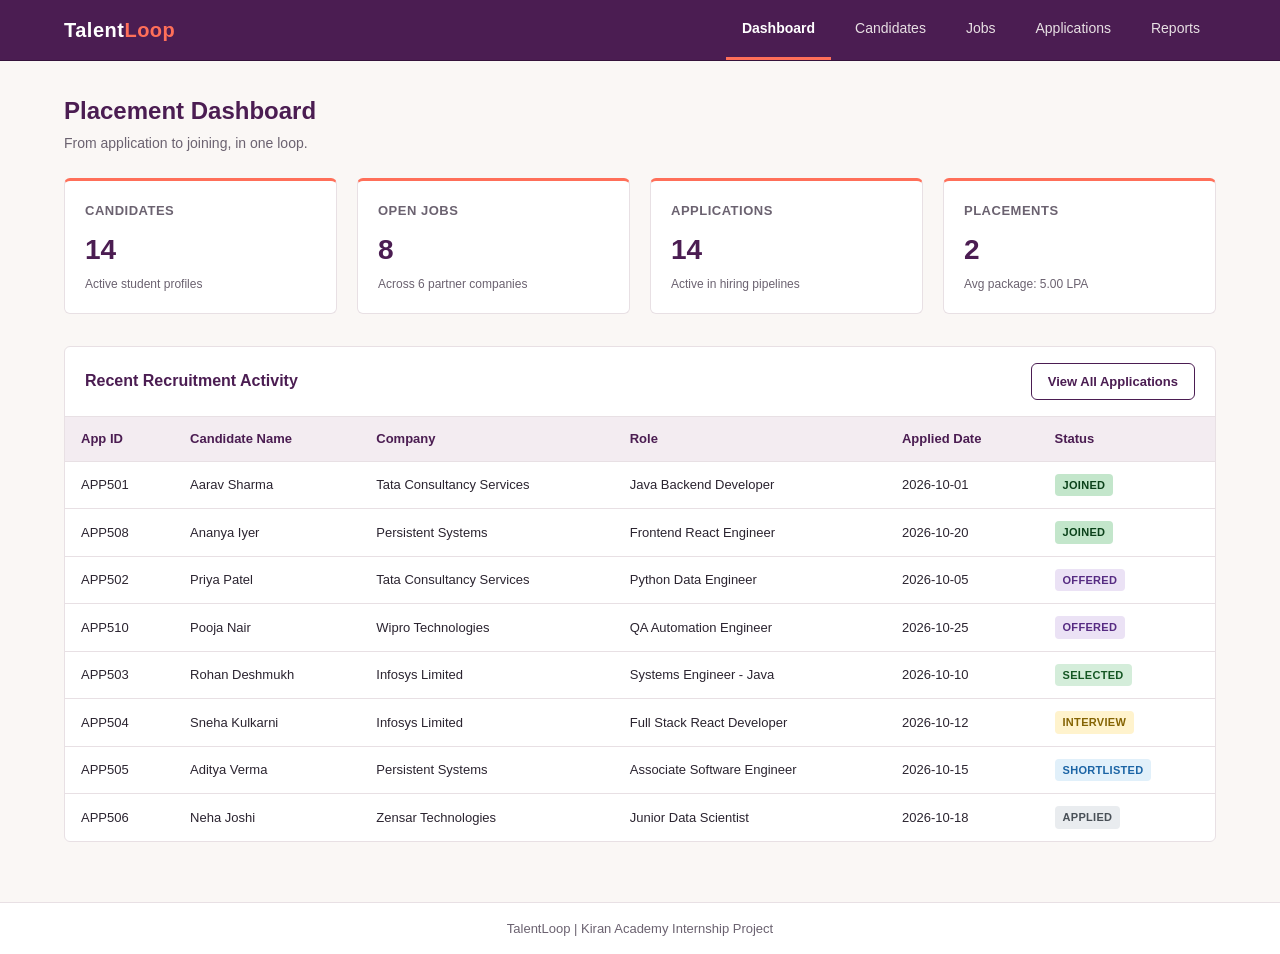
==== prototype/index.html @ 2b568281 "Add HTML/CSS prototype" ====
<!DOCTYPE html>
<html lang="en">
<head>
  <meta charset="UTF-8">
  <meta name="viewport" content="width=device-width, initial-scale=1.0">
  <title>TalentLoop - Recruitment & Placement Management System</title>
  <link rel="stylesheet" href="style.css">
</head>
<body>

  <!-- Navigation -->
  <nav class="navbar">
    <div class="nav-container">
      <a href="index.html" class="logo">
        <span class="logo-talent">Talent</span><span class="logo-loop">Loop</span>
      </a>
      <ul class="nav-links">
        <li><a href="index.html" class="nav-link active">Dashboard</a></li>
        <li><a href="candidates.html" class="nav-link">Candidates</a></li>
        <li><a href="jobs.html" class="nav-link">Jobs</a></li>
        <li><a href="applications.html" class="nav-link">Applications</a></li>
        <li><a href="reports.html" class="nav-link">Reports</a></li>
      </ul>
    </div>
  </nav>

  <!-- Main Content -->
  <main class="container">
    <header class="page-header">
      <h1 class="page-title">Placement Dashboard</h1>
      <p class="tagline">From application to joining, in one loop.</p>
    </header>

    <!-- Summary Metrics -->
    <section class="stats-grid">
      <div class="stat-card">
        <div class="stat-label">Candidates</div>
        <div class="stat-value">14</div>
        <div class="stat-subtext">Active student profiles</div>
      </div>
      <div class="stat-card">
        <div class="stat-label">Open Jobs</div>
        <div class="stat-value">8</div>
        <div class="stat-subtext">Across 6 partner companies</div>
      </div>
      <div class="stat-card">
        <div class="stat-label">Applications</div>
        <div class="stat-value">14</div>
        <div class="stat-subtext">Active in hiring pipelines</div>
      </div>
      <div class="stat-card">
        <div class="stat-label">Placements</div>
        <div class="stat-value">2</div>
        <div class="stat-subtext">Avg package: 5.00 LPA</div>
      </div>
    </section>

    <!-- Recent Applications Section -->
    <section class="section-card">
      <div class="section-header">
        <h2 class="section-title">Recent Recruitment Activity</h2>
        <a href="applications.html" class="btn btn-secondary">View All Applications</a>
      </div>
      <div class="table-responsive">
        <table>
          <thead>
            <tr>
              <th>App ID</th>
              <th>Candidate Name</th>
              <th>Company</th>
              <th>Role</th>
              <th>Applied Date</th>
              <th>Status</th>
            </tr>
          </thead>
          <tbody>
            <tr>
              <td>APP501</td>
              <td>Aarav Sharma</td>
              <td>Tata Consultancy Services</td>
              <td>Java Backend Developer</td>
              <td>2026-10-01</td>
              <td><span class="badge badge-joined">Joined</span></td>
            </tr>
            <tr>
              <td>APP508</td>
              <td>Ananya Iyer</td>
              <td>Persistent Systems</td>
              <td>Frontend React Engineer</td>
              <td>2026-10-20</td>
              <td><span class="badge badge-joined">Joined</span></td>
            </tr>
            <tr>
              <td>APP502</td>
              <td>Priya Patel</td>
              <td>Tata Consultancy Services</td>
              <td>Python Data Engineer</td>
              <td>2026-10-05</td>
              <td><span class="badge badge-offered">Offered</span></td>
            </tr>
            <tr>
              <td>APP510</td>
              <td>Pooja Nair</td>
              <td>Wipro Technologies</td>
              <td>QA Automation Engineer</td>
              <td>2026-10-25</td>
              <td><span class="badge badge-offered">Offered</span></td>
            </tr>
            <tr>
              <td>APP503</td>
              <td>Rohan Deshmukh</td>
              <td>Infosys Limited</td>
              <td>Systems Engineer - Java</td>
              <td>2026-10-10</td>
              <td><span class="badge badge-selected">Selected</span></td>
            </tr>
            <tr>
              <td>APP504</td>
              <td>Sneha Kulkarni</td>
              <td>Infosys Limited</td>
              <td>Full Stack React Developer</td>
              <td>2026-10-12</td>
              <td><span class="badge badge-interview">Interview</span></td>
            </tr>
            <tr>
              <td>APP505</td>
              <td>Aditya Verma</td>
              <td>Persistent Systems</td>
              <td>Associate Software Engineer</td>
              <td>2026-10-15</td>
              <td><span class="badge badge-shortlisted">Shortlisted</span></td>
            </tr>
            <tr>
              <td>APP506</td>
              <td>Neha Joshi</td>
              <td>Zensar Technologies</td>
              <td>Junior Data Scientist</td>
              <td>2026-10-18</td>
              <td><span class="badge badge-applied">Applied</span></td>
            </tr>
          </tbody>
        </table>
      </div>
    </section>
  </main>

  <!-- Footer -->
  <footer class="footer">
    TalentLoop | Kiran Academy Internship Project
  </footer>

</body>
</html>
---- prototype/style.css ----
:root {
  --primary: #4B1D52;
  --primary-dark: #35133B;
  --accent: #FF6F59;
  --page-bg: #FAF7F5;
  --card-bg: #FFFFFF;
  --border: #E8E0E4;
  --text: #2B2430;
  --muted-text: #6B6270;
  --th-bg: #F3ECF1;
  --row-hover: #FBF5F8;
  --font-stack: "Segoe UI", Arial, sans-serif;
  --radius: 6px;
}

* {
  box-sizing: border-box;
  margin: 0;
  padding: 0;
}

body {
  font-family: var(--font-stack);
  background-color: var(--page-bg);
  color: var(--text);
  line-height: 1.5;
  min-height: 100vh;
  display: flex;
  flex-direction: column;
}

/* Navbar */
.navbar {
  background-color: var(--primary);
  border-bottom: 1px solid var(--primary-dark);
  position: sticky;
  top: 0;
  z-index: 100;
}

.nav-container {
  max-width: 1200px;
  margin: 0 auto;
  padding: 0 24px;
  display: flex;
  align-items: center;
  justify-content: space-between;
  height: 60px;
}

.logo {
  font-size: 20px;
  font-weight: 700;
  text-decoration: none;
  letter-spacing: 0.5px;
}

.logo .logo-talent {
  color: #FFFFFF;
}

.logo .logo-loop {
  color: var(--accent);
}

.nav-links {
  display: flex;
  list-style: none;
  gap: 8px;
  height: 100%;
}

.nav-link {
  display: flex;
  align-items: center;
  padding: 0 16px;
  color: #E8E0E4;
  text-decoration: none;
  font-size: 14px;
  font-weight: 500;
  height: 100%;
  border-bottom: 3px solid transparent;
  transition: color 0.15s ease, border-color 0.15s ease;
}

.nav-link:hover {
  color: #FFFFFF;
}

.nav-link.active {
  color: #FFFFFF;
  font-weight: 600;
  border-bottom: 3px solid var(--accent);
}

/* Main Container */
.container {
  max-width: 1200px;
  width: 100%;
  margin: 0 auto;
  padding: 32px 24px;
  flex: 1;
}

/* Page Header */
.page-header {
  margin-bottom: 24px;
}

.page-title {
  font-size: 24px;
  font-weight: 700;
  color: var(--primary);
  margin-bottom: 4px;
}

.tagline {
  font-size: 14px;
  color: var(--muted-text);
}

/* Summary Cards Grid */
.stats-grid {
  display: grid;
  grid-template-columns: repeat(4, 1fr);
  gap: 20px;
  margin-bottom: 32px;
}

.stat-card {
  background-color: var(--card-bg);
  border: 1px solid var(--border);
  border-top: 3px solid var(--accent);
  border-radius: var(--radius);
  padding: 20px;
}

.stat-label {
  font-size: 13px;
  font-weight: 600;
  text-transform: uppercase;
  letter-spacing: 0.5px;
  color: var(--muted-text);
  margin-bottom: 8px;
}

.stat-value {
  font-size: 28px;
  font-weight: 700;
  color: var(--primary);
  margin-bottom: 4px;
}

.stat-subtext {
  font-size: 12px;
  color: var(--muted-text);
}

/* Section Card */
.section-card {
  background-color: var(--card-bg);
  border: 1px solid var(--border);
  border-radius: var(--radius);
  margin-bottom: 28px;
  overflow: hidden;
}

.section-header {
  padding: 16px 20px;
  border-bottom: 1px solid var(--border);
  display: flex;
  align-items: center;
  justify-content: space-between;
}

.section-title {
  font-size: 16px;
  font-weight: 600;
  color: var(--primary);
}

/* Filter and Search Bar */
.filter-bar {
  display: flex;
  gap: 12px;
  align-items: center;
  padding: 16px 20px;
  background-color: #FFFFFF;
  border-bottom: 1px solid var(--border);
}

.search-input {
  flex: 1;
  padding: 8px 12px;
  border: 1px solid var(--border);
  border-radius: var(--radius);
  font-family: inherit;
  font-size: 14px;
  color: var(--text);
  outline: none;
}

.search-input:focus {
  border-color: var(--primary);
}

.filter-select {
  padding: 8px 12px;
  border: 1px solid var(--border);
  border-radius: var(--radius);
  font-family: inherit;
  font-size: 14px;
  color: var(--text);
  background-color: #FFFFFF;
  outline: none;
}

.filter-select:focus {
  border-color: var(--primary);
}

/* Buttons */
.btn {
  display: inline-flex;
  align-items: center;
  justify-content: center;
  padding: 8px 16px;
  border-radius: var(--radius);
  font-family: inherit;
  font-size: 13px;
  font-weight: 600;
  text-decoration: none;
  cursor: pointer;
  border: none;
  transition: opacity 0.15s ease;
}

.btn:hover {
  opacity: 0.9;
}

.btn-primary {
  background-color: var(--accent);
  color: #FFFFFF;
}

.btn-secondary {
  background-color: transparent;
  color: var(--primary);
  border: 1px solid var(--primary);
}

/* Table */
.table-responsive {
  width: 100%;
  overflow-x: auto;
}

table {
  width: 100%;
  border-collapse: collapse;
  font-size: 13px;
  text-align: left;
}

th {
  background-color: var(--th-bg);
  color: var(--primary);
  font-weight: 600;
  padding: 12px 16px;
  border-bottom: 1px solid var(--border);
  white-space: nowrap;
}

td {
  padding: 12px 16px;
  border-bottom: 1px solid var(--border);
  color: var(--text);
}

tbody tr:last-child td {
  border-bottom: none;
}

tbody tr:hover {
  background-color: var(--row-hover);
}

.table-total-row td {
  font-weight: 700;
  background-color: #F8F4F7;
  border-top: 2px solid var(--border);
  color: var(--primary);
}

/* Status Badges */
.badge {
  display: inline-block;
  padding: 3px 8px;
  border-radius: 4px;
  font-size: 11px;
  font-weight: 600;
  letter-spacing: 0.3px;
  text-transform: uppercase;
}

.badge-applied {
  background-color: #E9ECEF;
  color: #495057;
}

.badge-shortlisted {
  background-color: #E1F0FA;
  color: #1B64A5;
}

.badge-interview {
  background-color: #FFF3CD;
  color: #856404;
}

.badge-selected {
  background-color: #D4EDDA;
  color: #155724;
}

.badge-offered {
  background-color: #EBE2F5;
  color: #562B82;
}

.badge-joined {
  background-color: #C3E6CB;
  color: #0B421A;
}

.badge-rejected {
  background-color: #F8D7DA;
  color: #721C24;
}

/* Grid for Two Column Reports */
.reports-grid {
  display: grid;
  grid-template-columns: 1fr 1fr;
  gap: 24px;
  margin-bottom: 24px;
}

/* Footer */
.footer {
  background-color: #FFFFFF;
  border-top: 1px solid var(--border);
  padding: 16px 24px;
  text-align: center;
  font-size: 13px;
  color: var(--muted-text);
  margin-top: auto;
}
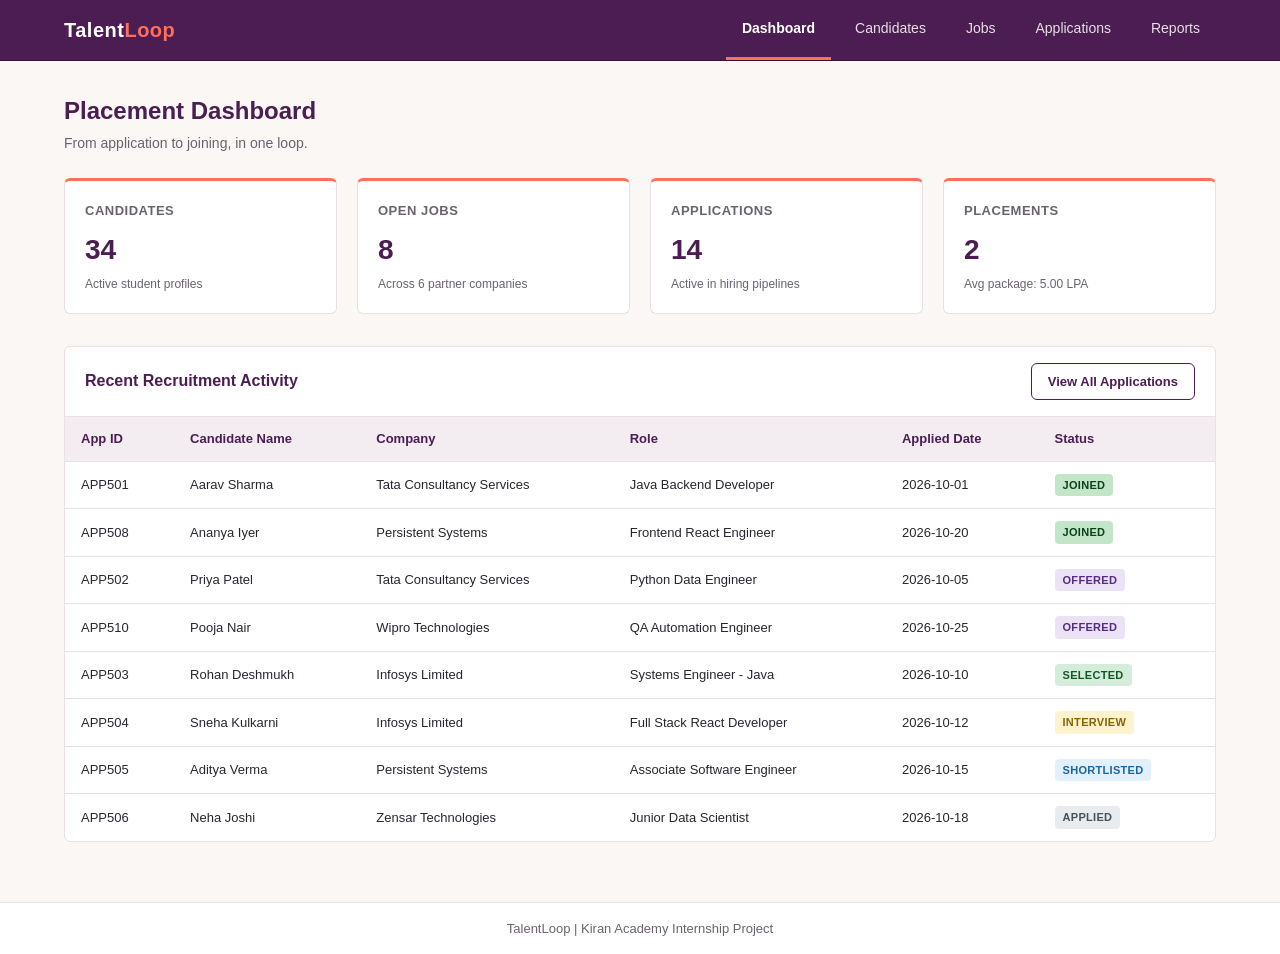
==== commit 3a6b65c6: "Add 20 new realistic candidate records (total 34 candidates)" ====
--- a/prototype/index.html
+++ b/prototype/index.html
@@ -35,7 +35,7 @@
     <section class="stats-grid">
       <div class="stat-card">
         <div class="stat-label">Candidates</div>
-        <div class="stat-value">14</div>
+        <div class="stat-value">34</div>
         <div class="stat-subtext">Active student profiles</div>
       </div>
       <div class="stat-card">
@@ -151,3 +151,4 @@
 
 </body>
 </html>
+
--- a/prototype/style.css
+++ b/prototype/style.css
@@ -357,3 +357,4 @@
   color: var(--muted-text);
   margin-top: auto;
 }
+
